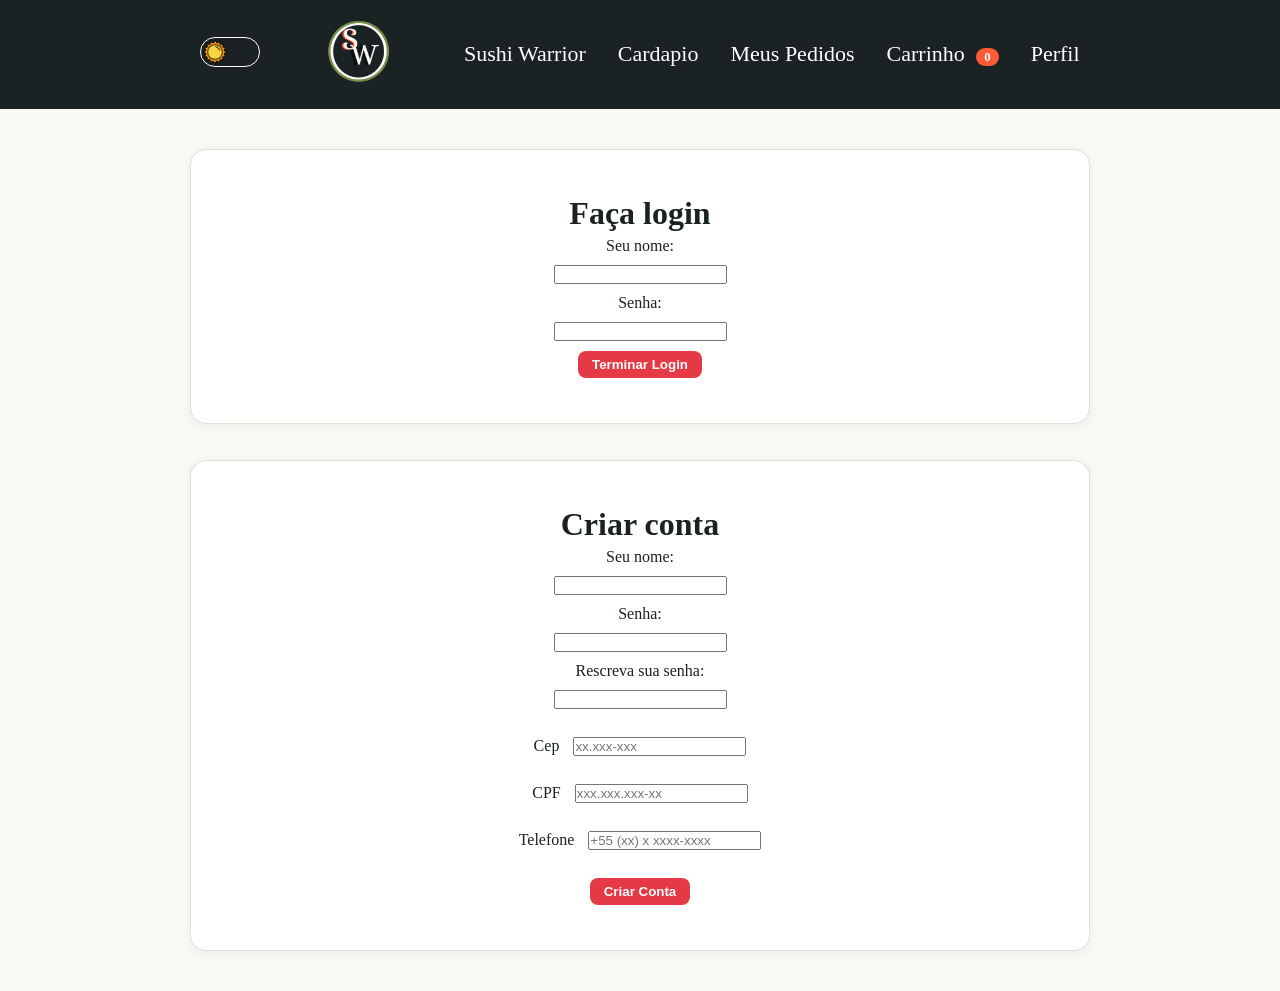
==== Perfil.html @ b4411531 "Add files via upload" ====
<!DOCTYPE html>
<html lang="en">

<head>
    <meta charset="UTF-8">
    <meta name="viewport" content="width=device-width, initial-scale=1.0">
    <link rel="stylesheet" href="style.css">
    <script src="script.js" defer></script>
    <title>Perfil Sushi Warrior</title>
</head>

<body>
    <header>
        <div class="CorHeader">
            <ul class="Ulheader">
                <li>
                    <label for="check" id="caixinha">
                        <input type="checkbox" name="" id="check">
                        <span id="bolinha"><img src="IMG's/sol.png" id="SolLua"></span>
                    </label>
                </li>
                <li class="Logo"><a href="index.html"><img src="IMG's/LogoLoja.png" id="LogoLoja"></a></li>
                <li class="MeuNome"><a href="index.html">Sushi Warrior</a></li>
                <li class="Cardapio"><a href="#section1">Cardapio</a></li>
                <li class="Meus-Pedidos"><a href="#">Meus Pedidos</a></li>
                <li class="Carrinho">
                    <a href="#" id="btn-abrir-carrinho" onclick="abrirCarrinho(event)">
                        Carrinho <span id="contador-carrinho">0</span>
                    </a>
                </li>
                <li class="Perfil"><a href="Perfil.html">Perfil</a></li>
            </ul>
        </div>
    </header>

    <main class="TextoChamativo">
        <div class="CorChamativo">
            <div class="TxTChamativo">
                <div class="conteudo-text">
                    <h1>Faça login </h1>
                    <p>Seu nome:</p>
                    <input type="text">
                    <p>Senha:</p>
                    <input type="text"><br>
                    <button class="btn-add" onclick="RespostaLogin()">Terminar Login</button>
                </div>
            </div>
        </div>

        <br> <br>
        
        <div class="CorChamativo">
            <div class="TxTChamativo">
                <div class="conteudo-text">
                    <h1>Criar conta</h1>
                    <p>Seu nome:</p>
                    <input type="text">
                    <p>Senha:</p>
                    <input type="text">
                    <p>Rescreva sua senha:</p>
                    <input type="text"><br><br>
                    <label for="Cep">Cep</label>
                    <input type="cep" name="" id="Cep" placeholder="xx.xxx-xxx" oninput="mascaraCep()" maxlength="10"> <br><br>
                    <label for="CPF ">CPF</label>
                    <input type="cpf" name="" id="CPF" placeholder="xxx.xxx.xxx-xx" oninput="mascaraCpf()" maxlength="14"> <br><br>
                    <label for="Tel">Telefone</label>
                    <input type="tel" name="" id="Tel" placeholder="+55 (xx) x xxxx-xxxx" oninput="mascaraTel()" maxlength="21"> <br><br>
                    <button class="btn-add" onclick="RespostaCriacao()">Criar Conta</button>
                    
                </div>
            </div>
        </div>
    </main>
</body>

</html>
---- style.css ----
/*header e variaveis*/
:root {
  --cor-salmao: #FF5A36;
  --cor-salmao-hover: #E04826;
  --cor-nori: #1A2223;
  --cor-wasabi: #789048;
  --cor-dourado: #D4AF37;

  --bg-primary: #FAF8F5;
  --bg-secondary: #FFFFFF;
  --card-bg: #FFFFFF;
  --header-bg: #1A2223;

  --text-primary: #1A2223;
  --text-secondary: #6C757D;
  --text-on-dark: #FFFFFF;

  --border-color: #E2DFD8;
  --shadow-sm: 0 2px 8px rgba(0, 0, 0, 0.06);
  --shadow-md: 0 4px 16px rgba(0, 0, 0, 0.1);
}

.lightmode {
  --cor-salmao: #FF6F4C;
  --cor-salmao-hover: #FF8566;
  --cor-nori: #0F1415;
  --cor-wasabi: #8EA855;
  --cor-dourado: #FFD700;

  --bg-primary: #121516;
  --bg-secondary: #1A1F20;
  --card-bg: #1A1F20;
  --header-bg: #0A0D0E;

  --text-primary: #F0F2F2;
  --text-secondary: #A0AAB0;
  --text-on-dark: #FFFFFF;
}

* {
  box-sizing: border-box;
  margin: 0;
  padding: 0;
}

html {
  scroll-behavior: smooth;
}

body {
  font-family: "Cormorant Garamond", serif;
  background-color: var(--bg-primary);
  color: var(--text-primary);
  overflow-x: hidden;
  margin: 0;
  padding: 0;
}

header {
  position: sticky;
  top: 0;
  width: 100%;
  z-index: 1000;
}

.CorHeader {
  background-color: var(--header-bg);
  width: 100%;
  padding: 12px 24px;
}

.Ulheader {
  display: flex;
  justify-content: center;
  align-items: center;
  gap: 32px;
  list-style: none;
  max-width: 1200px;
  margin: 0 auto;
}

.Ulheader>li>a {
  text-decoration: none;
  color: var(--text-on-dark);
  font-size: 22px;
  white-space: nowrap;
}

#LogoLoja {
  height: 78.5px;
}

.Logo, .MeuNome, .Cardapio, .Meus-Pedidos, .Carrinho, .Perfil {
  color: var(--text-on-dark);
  padding: 0;
  margin: 0;
}


/*Cardapio e todo resto*/
.aMain {
  text-decoration: none;
  color: var(--text-primary);
}

.TextoChamativo {
  text-align: center;
  padding: 40px 20px;
}



.CorChamativo{
  background-color: var(--bg-secondary);
  max-width: 900px;
  margin: 0 auto;
  padding: 40px 20px;
  border-radius: 16px;
  border: 1px solid var(--border-color);
  box-shadow: var(--shadow-sm);
}

#section1 {
  width: 100%;
  padding: 40px 20px;
  background-color: var(--bg-primary);
}

.conteudo-text>*{
  margin: 5px;
}
.CorSection1 {
  display: grid;
  grid-template-columns: 1.5fr 1fr 1fr;
  grid-template-areas:
    "comb temaki hot"
    "comb sashimi poke";
  gap: 20px;
  max-width: 1400px;
  margin: 0 auto;
}

.Combinados { grid-area: comb; }
.Temaki     { grid-area: temaki; }
.Hot        { grid-area: hot; }
.Sashimi    { grid-area: sashimi; }
.Poke       { grid-area: poke; }

.CorSection1 > div {
  position: relative;
  border-radius: 16px;
  overflow: hidden;
  min-height: 320px;
  background-color: #111111;
  background-size: cover;
  background-position: center;
  color: #ffffff;
  padding: 24px;
  display: flex;
  flex-direction: column;
  justify-content: flex-end;
  cursor: pointer;
  transition: transform 0.3s ease, box-shadow 0.3s ease;
  box-shadow: 0 4px 12px rgba(0,0,0,0.15);
}

.CorSection1 > div:hover {
  transform: translateY(-5px);
  box-shadow: 0 8px 24px rgba(0,0,0,0.3);
}

.CorSection1 h1 {
  font-size: 2rem;
  font-weight: bold;
  margin-bottom: 6px;
  color: #ffffff;
  text-shadow: 0 2px 4px rgba(0, 0, 0, 0.8);
}

.CorSection1 p {
  font-size: 0.95rem;
  color: #e0e0e0;
  margin: 0;
  line-height: 1.3;
  text-shadow: 0 2px 4px rgba(0, 0, 0, 0.8);
}

.Combinados { background-image: linear-gradient(to top, rgba(0,0,0,0.85), transparent), url("IMG's/Combinado.jpg"); }
.Temaki     { background-image: linear-gradient(to top, rgba(0,0,0,0.85), transparent), url("IMG's/Temaki.jpg"); }
.Hot        { background-image: linear-gradient(to top, rgba(0,0,0,0.85), transparent), url("IMG's/HotRollpng.png"); }
.Sashimi    { background-image: linear-gradient(to top, rgba(0,0,0,0.85), transparent), url("IMG's/SashimiSalmao.jpg"); }
.Poke       { background-image: linear-gradient(to top, rgba(0,0,0,0.85), transparent), url("IMG's/Poke.jpg"); }

#cardapio {
  max-width: 1400px;
  width: 92%;
  margin: 40px auto;
  padding: 20px 0;
}

#titulo-categoria {
  font-size: 2rem;
  font-weight: 700;
  color: var(--text-primary);
  margin-bottom: 24px;
}

#lista-produtos {
  display: grid;
  grid-template-columns: repeat(auto-fill, minmax(280px, 1fr));
  gap: 24px;
}

.item-produto {
  background-color: var(--bg-secondary);
  border-radius: 16px;
  overflow: hidden;
  border: 1px solid var(--border-color);
  box-shadow: var(--shadow-sm);
  transition: transform 0.2s ease, box-shadow 0.2s ease;
}

.item-produto:hover {
  transform: translateY(-4px);
  box-shadow: 0 8px 20px rgba(0, 0, 0, 0.15);
}

.item-produto img {
  width: 100%;
  height: 230px;
  object-fit: cover;
}

.img-festival {
  object-fit: cover !important;
  object-position: center 40% !important;
  transform: scale(1.15);
}

.item-produto .conteudo-produto {
  padding: 16px;
}

.item-produto h3 {
  font-size: 1.2rem;
  font-weight: 600;
  color: var(--text-primary);
  margin-bottom: 8px;
}

.item-produto p {
  font-size: 0.9rem;
  color: var(--text-secondary);
  margin-bottom: 12px;
}

.item-produto .preco {
  font-size: 1.2rem;
  font-weight: bold;
  color: #e63946;
}

.cardapio-header {
  display: flex;
  justify-content: space-between;
  align-items: center;
  margin-bottom: 24px;
}

.btn-todos {
  background-color: transparent;
  border: 1px solid var(--text-primary);
  color: var(--text-primary);
  padding: 8px 18px;
  border-radius: 20px;
  font-size: 0.9rem;
  font-weight: 600;
  cursor: pointer;
  transition: all 0.2s ease;
}

.btn-todos:hover {
  background-color: var(--text-primary);
  color: var(--bg-primary);
}

.rodape-card {
  display: flex;
  justify-content: space-between;
  align-items: center;
  margin-top: 12px;
}

.btn-add {
  background-color: #e63946;
  color: #ffffff;
  border: none;
  padding: 6px 14px;
  border-radius: 8px;
  font-weight: 600;
  cursor: pointer;
  transition: background 0.2s ease;
}

.btn-add:hover {
  background-color: #c82333;
}

/*Crie o seu*/
.customizador-instrucao {
  font-size: 0.95rem;
  color: var(--text-secondary);
  margin-bottom: 16px;
  line-height: 1.4;
}

.lista-pecas-custom {
  display: flex;
  flex-direction: column;
  gap: 14px;
}

/* Atualizado: adicionado gap para afastar a imagem */
.item-peca {
  display: flex;
  align-items: center;
  gap: 12px;
  padding: 10px 12px;
  border: 1px solid var(--border-color);
  border-radius: 10px;
  background-color: var(--bg-primary);
}

/* NOVO: Estilo para a imagem de cada peça no montador */
.img-peca-custom {
  width: 50px;
  height: 50px;
  border-radius: 8px;
  object-fit: cover;
  flex-shrink: 0;
}

/* Atualizado: flex: 1 faz o texto empurrar os botões + e - para a direita */
.info-peca {
  flex: 1;
  display: flex;
  flex-direction: column;
  gap: 2px;
}

.info-peca strong {
  font-size: 0.95rem;
  color: var(--text-primary);
}

.info-peca span {
  font-size: 0.85rem;
  color: var(--cor-salmao);
  font-weight: 600;
}

.btn-monte-seu {
  background-color: var(--cor-salmao);
  color: #ffffff;
  border: none;
  padding: 6px 14px;
  border-radius: 8px;
  font-weight: 600;
  cursor: pointer;
  transition: background 0.2s ease;
}

.btn-monte-seu:hover {
  background-color: var(--cor-salmao-hover);
}
/*Modo claro e escuro*/
#caixinha {
  display: inline-block;
  width: 60px;
  height: 30px;
  border: 1px solid #ffffff;
  border-radius: 50px;
  position: relative;
  overflow: hidden;
  cursor: pointer;
}

#bolinha {
  display: flex;
  align-items: center;
  justify-content: center;
  width: 26px;
  height: 26px;
  position: absolute;
  left: 1px;
  top: 1px;
  border-radius: 50%;
  transition: transform 0.3s ease;
}

#bolinha > img {
  width: 100%;
  height: 100%;
  object-fit: contain;
}

#check:checked + #bolinha {
  transform: translateX(30px);
}

#check {
  position: absolute;
  width: 100%;
  height: 100%;
  z-index: 2;
  opacity: 0;
  cursor: pointer;
}

/*Carrinho e etc*/
#contador-carrinho {
  background-color: var(--cor-salmao);
  color: #ffffff;
  font-size: 0.8rem;
  font-weight: bold;
  padding: 2px 8px;
  border-radius: 12px;
  margin-left: 6px;
}

.carrinho-overlay {
  position: fixed;
  top: 0;
  left: 0;
  width: 100vw;
  height: 100vh;
  background-color: rgba(0, 0, 0, 0.6);
  z-index: 1001;
  display: none;
  opacity: 0;
  transition: opacity 0.3s ease;
}

.carrinho-overlay.ativo {
  display: block;
  opacity: 1;
}

.carrinho-drawer {
  position: fixed;
  top: 0;
  right: -420px;
  width: 100%;
  max-width: 400px;
  height: 100vh;
  background-color: var(--bg-secondary);
  color: var(--text-primary);
  box-shadow: -4px 0 20px rgba(0, 0, 0, 0.25);
  z-index: 1002;
  display: flex;
  flex-direction: column;
  transition: right 0.3s ease;
}

.carrinho-drawer.ativo {
  right: 0;
}

.carrinho-header {
  padding: 20px;
  display: flex;
  justify-content: space-between;
  align-items: center;
  border-bottom: 1px solid var(--border-color);
}

.carrinho-header h2 {
  font-size: 1.5rem;
  font-weight: 700;
}

.btn-fechar-carrinho {
  background: none;
  border: none;
  font-size: 2rem;
  color: var(--text-primary);
  cursor: pointer;
}

.carrinho-body {
  flex: 1;
  overflow-y: auto;
  padding: 20px;
  display: flex;
  flex-direction: column;
  gap: 16px;
}

.carrinho-vazio {
  text-align: center;
  color: var(--text-secondary);
  margin-top: 40px;
  font-size: 1.1rem;
}

.item-carrinho {
  display: flex;
  align-items: center;
  gap: 12px;
  padding-bottom: 12px;
  border-bottom: 1px solid var(--border-color);
}

.item-carrinho img {
  width: 60px;
  height: 60px;
  border-radius: 8px;
  object-fit: cover;
}

.info-item {
  flex: 1;
}

.info-item h4 {
  font-size: 1rem;
  margin-bottom: 4px;
}

.info-item .preco-item {
  color: var(--cor-salmao);
  font-weight: bold;
  font-size: 0.95rem;
}

.controles-qtd {
  display: flex;
  align-items: center;
  gap: 8px;
  margin-top: 6px;
}

.btn-qtd {
  background-color: var(--bg-primary);
  border: 1px solid var(--border-color);
  color: var(--text-primary);
  width: 24px;
  height: 24px;
  border-radius: 4px;
  font-weight: bold;
  cursor: pointer;
}

.carrinho-footer {
  padding: 20px;
  border-top: 1px solid var(--border-color);
  background-color: var(--bg-primary);
}

.carrinho-total {
  display: flex;
  justify-content: space-between;
  font-size: 1.3rem;
  margin-bottom: 16px;
}

.carrinho-total strong {
  color: var(--cor-salmao);
}

.btn-finalizar {
  width: 100%;
  background-color: var(--cor-salmao);
  color: #ffffff;
  border: none;
  padding: 14px;
  border-radius: 8px;
  font-size: 1.1rem;
  font-weight: bold;
  cursor: pointer;
  transition: background-color 0.2s ease;
}

.btn-finalizar:hover {
  background-color: var(--cor-salmao-hover);
}

.modal-overlay {
  position: fixed;
  top: 0;
  left: 0;
  width: 100vw;
  height: 100vh;
  background-color: rgba(0, 0, 0, 0.7);
  z-index: 2000;
  display: none;
  justify-content: center;
  align-items: center;
  padding: 20px;
}

.modal-overlay.ativo {
  display: flex;
}

.modal-card {
  background-color: var(--bg-secondary);
  color: var(--text-primary);
  width: 100%;
  max-width: 480px;
  border-radius: 16px;
  padding: 24px;
  box-shadow: var(--shadow-md);
  border: 1px solid var(--border-color);
  position: relative;
}

.modal-header {
  display: flex;
  justify-content: space-between;
  align-items: center;
  margin-bottom: 20px;
  border-bottom: 1px solid var(--border-color);
  padding-bottom: 12px;
}

.modal-header h2 {
  font-size: 1.4rem;
}

.btn-fechar-modal {
  background: none;
  border: none;
  font-size: 1.8rem;
  color: var(--text-primary);
  cursor: pointer;
}

.campo-grupo {
  margin-bottom: 18px;
}

.campo-grupo label {
  display: block;
  font-weight: 600;
  margin-bottom: 8px;
}

.campo-grupo input[type="text"] {
  width: 100%;
  padding: 10px 14px;
  border-radius: 8px;
  border: 1px solid var(--border-color);
  background-color: var(--bg-primary);
  color: var(--text-primary);
  font-size: 0.95rem;
}

.opcoes-pagamento {
  display: flex;
  flex-direction: column;
  gap: 10px;
}

.opcao-card {
  display: flex;
  align-items: center;
  gap: 10px;
  padding: 10px 14px;
  border: 1px solid var(--border-color);
  border-radius: 8px;
  cursor: pointer;
  background-color: var(--bg-primary);
}

.resumo-valores {
  margin: 20px 0;
  padding: 14px;
  background-color: var(--bg-primary);
  border-radius: 8px;
  display: flex;
  flex-direction: column;
  gap: 8px;
}

.linha-resumo {
  display: flex;
  justify-content: space-between;
  font-size: 0.95rem;
}

.total-destaque {
  font-weight: bold;
  font-size: 1.1rem;
  color: var(--cor-salmao);
  border-top: 1px dashed var(--border-color);
  padding-top: 8px;
  margin-top: 4px;
}

.btn-confirmar-pagamento, .btn-fechar-modal-status {
  width: 100%;
  background-color: var(--cor-salmao);
  color: #ffffff;
  border: none;
  padding: 12px;
  border-radius: 8px;
  font-size: 1rem;
  font-weight: bold;
  cursor: pointer;
  transition: background 0.2s ease;
}

.btn-confirmar-pagamento:hover, .btn-fechar-modal-status:hover {
  background-color: var(--cor-salmao-hover);
}

.status-card {
  text-align: center;
}

.status-icone {
  font-size: 3rem;
  margin-bottom: 10px;
}

.container-timer {
  margin: 20px 0;
  padding: 16px;
  background-color: var(--bg-primary);
  border-radius: 12px;
}

#timer-contagem {
  font-size: 2.5rem;
  font-weight: bold;
  color: var(--cor-salmao);
  margin-top: 6px;
}

.barra-progresso-wrapper {
  width: 100%;
  height: 10px;
  background-color: var(--border-color);
  border-radius: 5px;
  overflow: hidden;
  margin-bottom: 20px;
}

.barra-progresso-preenchimento {
  width: 30%;
  height: 100%;
  background-color: var(--cor-salmao);
  animation: progressoAnimacao 3s infinite alternate;
}

@keyframes progressoAnimacao {
  0% { width: 25%; }
  100% { width: 45%; }
}

/*Footer*/
footer {
    background-color: var(--header-bg);
    color: var(--text-on-dark);
    padding: 50px 20px 20px 20px;
    margin-top: 60px;
    border-top: 1px solid var(--border-color);
}

.footer-container {
    max-width: 1400px;
    margin: 0 auto;
    display: grid;
    grid-template-columns: repeat(auto-fit, minmax(220px, 1fr));
    gap: 32px;
}

.footer-coluna h4 {
    font-size: 1.2rem;
    margin-bottom: 16px;
    color: var(--cor-salmao);
}

.footer-coluna p, .footer-coluna li {
    font-size: 0.95rem;
    color: var(--text-secondary);
    line-height: 1.6;
    margin-bottom: 8px;
}

.footer-coluna ul {
    list-style: none;
}

.footer-coluna a {
    color: var(--text-secondary);
    text-decoration: none;
    transition: color 0.2s ease;
}

.footer-coluna a:hover {
    color: var(--cor-salmao);
}

.footer-logo {
    display: flex;
    align-items: center;
    gap: 12px;
    margin-bottom: 12px;
}

.footer-logo img {
    height: 40px;
}

.footer-logo h3 {
    font-size: 1.4rem;
    color: var(--text-on-dark);
}

.footer-direitos {
    max-width: 1400px;
    margin: 40px auto 0 auto;
    padding-top: 20px;
    border-top: 1px solid rgba(255, 255, 255, 0.1);
    text-align: center;
    font-size: 0.85rem;
    color: var(--text-secondary);
}
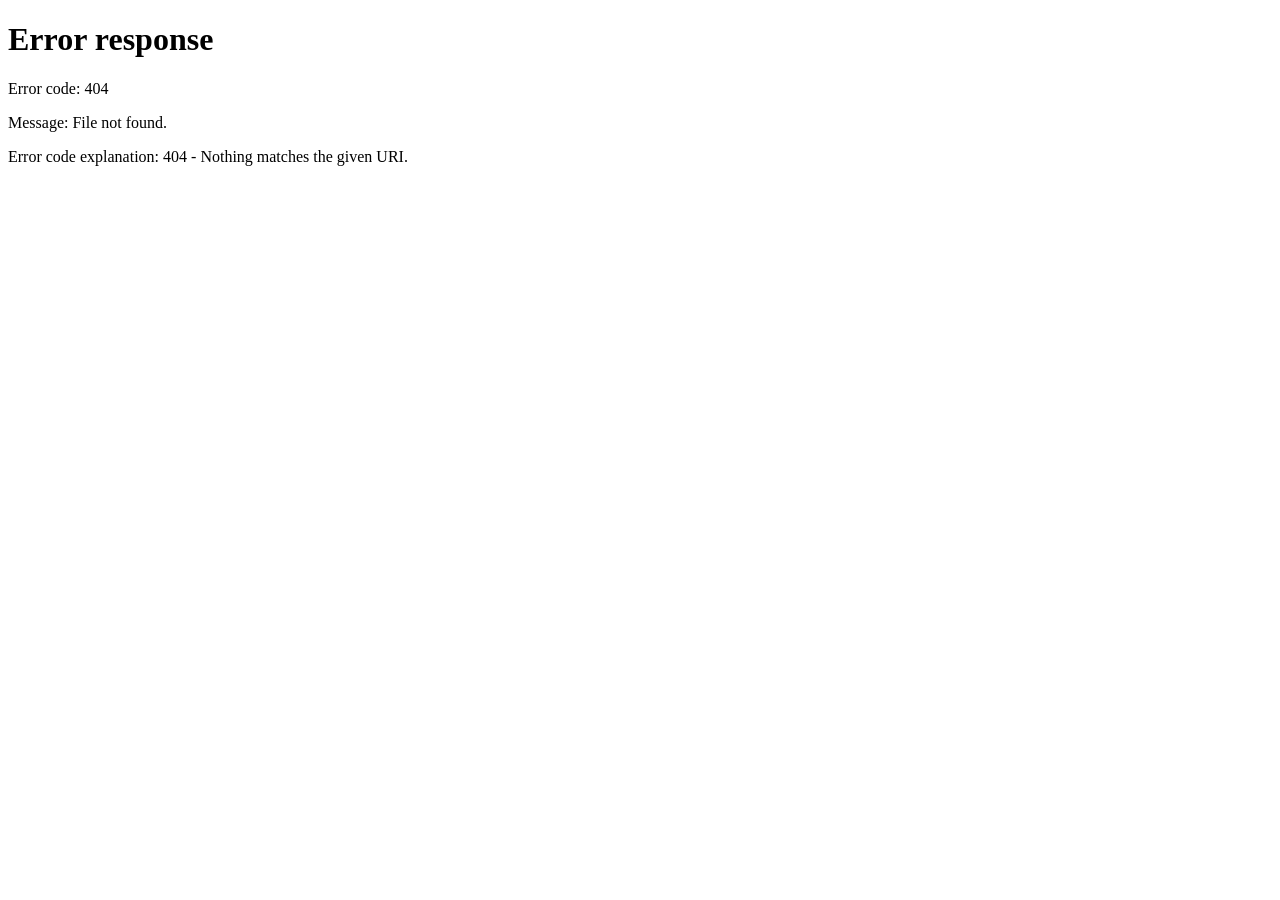
==== commit d1a23f57: "Add files via upload" ====
--- a/Perfil.html
+++ b/Perfil.html
@@ -1,15 +1,14 @@
 <!DOCTYPE html>
-<html lang="en">
-
+<html lang="pt-BR">
 <head>
     <meta charset="UTF-8">
     <meta name="viewport" content="width=device-width, initial-scale=1.0">
-    <link rel="stylesheet" href="style.css">
-    <script src="script.js" defer></script>
-    <title>Perfil Sushi Warrior</title>
+    <title>Meu Perfil - Sushi Warrior</title>
+     <script src="script.js" defer></script>
+    <link rel="stylesheet" href="SushiWarrior.css">
 </head>
+<body>
 
-<body>
     <header>
         <div class="CorHeader">
             <ul class="Ulheader">
@@ -32,45 +31,71 @@
             </ul>
         </div>
     </header>
-
     <main class="TextoChamativo">
         <div class="CorChamativo">
             <div class="TxTChamativo">
                 <div class="conteudo-text">
-                    <h1>Faça login </h1>
-                    <p>Seu nome:</p>
-                    <input type="text">
-                    <p>Senha:</p>
-                    <input type="text"><br>
-                    <button class="btn-add" onclick="RespostaLogin()">Terminar Login</button>
-                </div>
-            </div>
-        </div>
+                    <h1 id="perfil-nome" class="NDSV">Carregando perfil...</h1>
 
-        <br> <br>
-        
-        <div class="CorChamativo">
-            <div class="TxTChamativo">
-                <div class="conteudo-text">
-                    <h1>Criar conta</h1>
-                    <p>Seu nome:</p>
-                    <input type="text">
-                    <p>Senha:</p>
-                    <input type="text">
-                    <p>Rescreva sua senha:</p>
-                    <input type="text"><br><br>
-                    <label for="Cep">Cep</label>
-                    <input type="cep" name="" id="Cep" placeholder="xx.xxx-xxx" oninput="mascaraCep()" maxlength="10"> <br><br>
-                    <label for="CPF ">CPF</label>
-                    <input type="cpf" name="" id="CPF" placeholder="xxx.xxx.xxx-xx" oninput="mascaraCpf()" maxlength="14"> <br><br>
-                    <label for="Tel">Telefone</label>
-                    <input type="tel" name="" id="Tel" placeholder="+55 (xx) x xxxx-xxxx" oninput="mascaraTel()" maxlength="21"> <br><br>
-                    <button class="btn-add" onclick="RespostaCriacao()">Criar Conta</button>
-                    
+                    <div class="dados-usuario">
+                        <p><strong>CPF:</strong> <span id="perfil-cpf">---</span></p>
+                        <p><strong>Telefone:</strong> <span id="perfil-tel">---</span></p>
+                        <p><strong>CEP:</strong> <span id="perfil-cep">---</span></p>
+                    </div>
+
+                    <div class="Historico">
+                        <h4>Seu Histórico de Pedidos:</h4><br>
+                        <div id="historico-pedidos" class="HP">Nenhum pedido realizado ainda.</div><br>
+                        
+                        <h4 class="QP">Essa é a quantidade de quanto você já gastou em nosso restaurante:</h4><br>
+                        <p>Você já gastou: <strong id="total-gastou">R$ 0,00</strong></p>
+                        <h3>Muito Obrigado!</h3>
+                    </div>
+
+                    <br>
+                    <button type="button" class="btn-add btn-sair" onclick="fazerLogout()">Sair da Conta</button>
                 </div>
             </div>
         </div>
     </main>
+
+    <footer>
+        <div class="footer-container">
+            <div class="footer-coluna">
+                <div class="footer-logo">
+                    <img src="IMG's/LogoLoja.png" alt="Sushi Warrior Logo">
+                    <h3>Sushi Warrior</h3>
+                </div>
+                <p>O melhor da culinária japonesa com peixes frescos e preparados com maestria artesanal.</p>
+            </div>
+
+            <div class="footer-coluna">
+                <h4>Navegação</h4>
+                <ul>
+                    <li><a href="index.html#section1">Categorias</a></li>
+                    <li><a href="index.html#cardapio">Cardápio Completo</a></li>
+                    <li><a href="index.html">Página Inicial</a></li>
+                </ul>
+            </div>
+
+            <div class="footer-coluna">
+                <h4>Atendimento</h4>
+                <p>Segunda a Sabado: 18h às 23:30h</p>
+                <p>Rua dos Guerreiros, 1000 - Burtis</p>
+                <p>Contato: (31) 9520-3525</p>
+            </div>
+
+            <div class="footer-coluna">
+                <h4>Formas de Pagamento</h4>
+                <p>Aceitamos Pix, Cartão de Crédito, Débito e Dinheiro na entrega.</p>
+            </div>
+        </div>
+
+        <div class="footer-direitos">
+            <p>&copy; 2026 Sushi Warrior. Todos os direitos reservados. Projeto Escolar.</p>
+        </div>
+    </footer>
+
+    
 </body>
-
 </html>
--- a/SushiWarrior.css
+++ b/SushiWarrior.css
@@ -0,0 +1,834 @@
+/*header e variaveis*/
+:root {
+  --cor-salmao: #FF5A36;
+  --cor-salmao-hover: #E04826;
+  --cor-nori: #1A2223;
+  --cor-wasabi: #789048;
+  --cor-dourado: #D4AF37;
+
+  --bg-primary: #FAF8F5;
+  --bg-secondary: #FFFFFF;
+  --card-bg: #FFFFFF;
+  --header-bg: #1A2223;
+
+  --text-primary: #1A2223;
+  --text-secondary: #6C757D;
+  --text-on-dark: #FFFFFF;
+
+  --border-color: #E2DFD8;
+  --shadow-sm: 0 2px 8px rgba(0, 0, 0, 0.06);
+  --shadow-md: 0 4px 16px rgba(0, 0, 0, 0.1);
+}
+
+.lightmode {
+  --cor-salmao: #FF6F4C;
+  --cor-salmao-hover: #FF8566;
+  --cor-nori: #0F1415;
+  --cor-wasabi: #8EA855;
+  --cor-dourado: #FFD700;
+
+  --bg-primary: #121516;
+  --bg-secondary: #1A1F20;
+  --card-bg: #1A1F20;
+  --header-bg: #0A0D0E;
+
+  --text-primary: #F0F2F2;
+  --text-secondary: #A0AAB0;
+  --text-on-dark: #FFFFFF;
+}
+
+* {
+  box-sizing: border-box;
+  margin: 0;
+  padding: 0;
+}
+
+html {
+  scroll-behavior: smooth;
+}
+
+body {
+  font-family: "Cormorant Garamond", serif;
+  background-color: var(--bg-primary);
+  color: var(--text-primary);
+  overflow-x: hidden;
+  margin: 0;
+  padding: 0;
+  min-height: 100vh;
+  display: flex;
+  flex-direction: column;
+}
+
+header {
+  position: sticky;
+  top: 0;
+  width: 100%;
+  z-index: 1000;
+}
+
+.CorHeader {
+  background-color: var(--header-bg);
+  width: 100%;
+  padding: 12px 24px;
+}
+
+.Ulheader {
+  display: flex;
+  justify-content: center;
+  align-items: center;
+  gap: 32px;
+  list-style: none;
+  max-width: 1200px;
+  margin: 0 auto;
+}
+
+.Ulheader>li>a {
+  text-decoration: none;
+  color: var(--text-on-dark);
+  font-size: 22px;
+  white-space: nowrap;
+}
+
+#LogoLoja {
+  height: 78.5px;
+}
+
+.Logo, .MeuNome, .Cardapio, .Meus-Pedidos, .Carrinho, .Perfil {
+  color: var(--text-on-dark);
+  padding: 0;
+  margin: 0;
+}
+
+
+/*Cardapio e todo resto*/
+.aMain {
+  text-decoration: none;
+  color: var(--text-primary);
+}
+
+.TextoChamativo {
+  text-align: center;
+  padding: 40px 20px;
+}
+
+
+
+.CorChamativo{
+  background-color: var(--bg-secondary);
+  max-width: 900px;
+  margin: 0 auto;
+  padding: 40px 20px;
+  border-radius: 16px;
+  border: 1px solid var(--border-color);
+  box-shadow: var(--shadow-sm);
+}
+
+#section1 {
+  width: 100%;
+  padding: 40px 20px;
+  background-color: var(--bg-primary);
+}
+
+.conteudo-text>*{
+  margin: 5px;
+}
+.CorSection1 {
+  display: grid;
+  grid-template-columns: 1.5fr 1fr 1fr;
+  grid-template-areas:
+    "comb temaki hot"
+    "comb sashimi poke";
+  gap: 20px;
+  max-width: 1400px;
+  margin: 0 auto;
+}
+
+.Combinados { grid-area: comb; }
+.Temaki     { grid-area: temaki; }
+.Hot        { grid-area: hot; }
+.Sashimi    { grid-area: sashimi; }
+.Poke       { grid-area: poke; }
+
+.CorSection1 > div {
+  position: relative;
+  border-radius: 16px;
+  overflow: hidden;
+  min-height: 320px;
+  background-color: #111111;
+  background-size: cover;
+  background-position: center;
+  color: #ffffff;
+  padding: 24px;
+  display: flex;
+  flex-direction: column;
+  justify-content: flex-end;
+  cursor: pointer;
+  transition: transform 0.3s ease, box-shadow 0.3s ease;
+  box-shadow: 0 4px 12px rgba(0,0,0,0.15);
+}
+
+.CorSection1 > div:hover {
+  transform: translateY(-5px);
+  box-shadow: 0 8px 24px rgba(0,0,0,0.3);
+}
+
+.CorSection1 h1 {
+  font-size: 2rem;
+  font-weight: bold;
+  margin-bottom: 6px;
+  color: #ffffff;
+  text-shadow: 0 2px 4px rgba(0, 0, 0, 0.8);
+}
+
+.CorSection1 p {
+  font-size: 0.95rem;
+  color: #e0e0e0;
+  margin: 0;
+  line-height: 1.3;
+  text-shadow: 0 2px 4px rgba(0, 0, 0, 0.8);
+}
+
+.Combinados { background-image: linear-gradient(to top, rgba(0,0,0,0.85), transparent), url("IMG's/Combinado.jpg"); }
+.Temaki     { background-image: linear-gradient(to top, rgba(0,0,0,0.85), transparent), url("IMG's/Temaki.jpg"); }
+.Hot        { background-image: linear-gradient(to top, rgba(0,0,0,0.85), transparent), url("IMG's/HotRollpng.png"); }
+.Sashimi    { background-image: linear-gradient(to top, rgba(0,0,0,0.85), transparent), url("IMG's/SashimiSalmao.jpg"); }
+.Poke       { background-image: linear-gradient(to top, rgba(0,0,0,0.85), transparent), url("IMG's/Poke.jpg"); }
+
+#cardapio {
+  max-width: 1400px;
+  width: 92%;
+  margin: 40px auto;
+  padding: 20px 0;
+}
+
+#titulo-categoria {
+  font-size: 2rem;
+  font-weight: 700;
+  color: var(--text-primary);
+  margin-bottom: 24px;
+}
+
+#lista-produtos {
+  display: grid;
+  grid-template-columns: repeat(auto-fill, minmax(280px, 1fr));
+  gap: 24px;
+}
+
+.item-produto {
+  background-color: var(--bg-secondary);
+  border-radius: 16px;
+  overflow: hidden;
+  border: 1px solid var(--border-color);
+  box-shadow: var(--shadow-sm);
+  transition: transform 0.2s ease, box-shadow 0.2s ease;
+}
+
+.item-produto:hover {
+  transform: translateY(-4px);
+  box-shadow: 0 8px 20px rgba(0, 0, 0, 0.15);
+}
+
+.item-produto img {
+  width: 100%;
+  height: 230px;
+  object-fit: cover;
+}
+
+.img-festival {
+  object-fit: cover !important;
+  object-position: center 40% !important;
+  transform: scale(1.15);
+}
+
+.item-produto .conteudo-produto {
+  padding: 16px;
+}
+
+.item-produto h3 {
+  font-size: 1.2rem;
+  font-weight: 600;
+  color: var(--text-primary);
+  margin-bottom: 8px;
+}
+
+.item-produto p {
+  font-size: 0.9rem;
+  color: var(--text-secondary);
+  margin-bottom: 12px;
+}
+
+.item-produto .preco {
+  font-size: 1.2rem;
+  font-weight: bold;
+  color: #e63946;
+}
+
+.cardapio-header {
+  display: flex;
+  justify-content: space-between;
+  align-items: center;
+  margin-bottom: 24px;
+}
+
+.btn-todos {
+  background-color: transparent;
+  border: 1px solid var(--text-primary);
+  color: var(--text-primary);
+  padding: 8px 18px;
+  border-radius: 20px;
+  font-size: 0.9rem;
+  font-weight: 600;
+  cursor: pointer;
+  transition: all 0.2s ease;
+}
+
+.btn-todos:hover {
+  background-color: var(--text-primary);
+  color: var(--bg-primary);
+}
+
+.rodape-card {
+  display: flex;
+  justify-content: space-between;
+  align-items: center;
+  margin-top: 12px;
+}
+
+.btn-add {
+  background-color: #e63946;
+  color: #ffffff;
+  border: none;
+  padding: 6px 14px;
+  border-radius: 8px;
+  font-weight: 600;
+  cursor: pointer;
+  transition: background 0.2s ease;
+}
+
+.btn-add:hover {
+  background-color: #c82333;
+}
+
+/*Crie o seu*/
+.customizador-instrucao {
+  font-size: 0.95rem;
+  color: var(--text-secondary);
+  margin-bottom: 16px;
+  line-height: 1.4;
+}
+
+.lista-pecas-custom {
+  display: flex;
+  flex-direction: column;
+  gap: 14px;
+}
+
+/* Atualizado: adicionado gap para afastar a imagem */
+.item-peca {
+  display: flex;
+  align-items: center;
+  gap: 12px;
+  padding: 10px 12px;
+  border: 1px solid var(--border-color);
+  border-radius: 10px;
+  background-color: var(--bg-primary);
+}
+
+/* NOVO: Estilo para a imagem de cada peça no montador */
+.img-peca-custom {
+  width: 50px;
+  height: 50px;
+  border-radius: 8px;
+  object-fit: cover;
+  flex-shrink: 0;
+}
+
+/* Atualizado: flex: 1 faz o texto empurrar os botões + e - para a direita */
+.info-peca {
+  flex: 1;
+  display: flex;
+  flex-direction: column;
+  gap: 2px;
+}
+
+.info-peca strong {
+  font-size: 0.95rem;
+  color: var(--text-primary);
+}
+
+.info-peca span {
+  font-size: 0.85rem;
+  color: var(--cor-salmao);
+  font-weight: 600;
+}
+
+.btn-monte-seu {
+  background-color: var(--cor-salmao);
+  color: #ffffff;
+  border: none;
+  padding: 6px 14px;
+  border-radius: 8px;
+  font-weight: 600;
+  cursor: pointer;
+  transition: background 0.2s ease;
+}
+
+.btn-monte-seu:hover {
+  background-color: var(--cor-salmao-hover);
+}
+/*Modo claro e escuro*/
+#caixinha {
+  display: inline-block;
+  width: 60px;
+  height: 30px;
+  border: 1px solid #ffffff;
+  border-radius: 50px;
+  position: relative;
+  overflow: hidden;
+  cursor: pointer;
+}
+
+#bolinha {
+  display: flex;
+  align-items: center;
+  justify-content: center;
+  width: 26px;
+  height: 26px;
+  position: absolute;
+  left: 1px;
+  top: 1px;
+  border-radius: 50%;
+  transition: transform 0.3s ease;
+}
+
+#bolinha > img {
+  width: 100%;
+  height: 100%;
+  object-fit: contain;
+}
+
+#check:checked + #bolinha {
+  transform: translateX(30px);
+}
+
+#check {
+  position: absolute;
+  width: 100%;
+  height: 100%;
+  z-index: 2;
+  opacity: 0;
+  cursor: pointer;
+}
+
+/*Carrinho e etc*/
+#contador-carrinho {
+  background-color: var(--cor-salmao);
+  color: #ffffff;
+  font-size: 0.8rem;
+  font-weight: bold;
+  padding: 2px 8px;
+  border-radius: 12px;
+  margin-left: 6px;
+}
+
+.carrinho-overlay {
+  position: fixed;
+  top: 0;
+  left: 0;
+  width: 100vw;
+  height: 100vh;
+  background-color: rgba(0, 0, 0, 0.6);
+  z-index: 1001;
+  display: none;
+  opacity: 0;
+  transition: opacity 0.3s ease;
+}
+
+.carrinho-overlay.ativo {
+  display: block;
+  opacity: 1;
+}
+
+.carrinho-drawer {
+  position: fixed;
+  top: 0;
+  right: -420px;
+  width: 100%;
+  max-width: 400px;
+  height: 100vh;
+  background-color: var(--bg-secondary);
+  color: var(--text-primary);
+  box-shadow: -4px 0 20px rgba(0, 0, 0, 0.25);
+  z-index: 1002;
+  display: flex;
+  flex-direction: column;
+  transition: right 0.3s ease;
+}
+
+.carrinho-drawer.ativo {
+  right: 0;
+}
+
+.carrinho-header {
+  padding: 20px;
+  display: flex;
+  justify-content: space-between;
+  align-items: center;
+  border-bottom: 1px solid var(--border-color);
+}
+
+.carrinho-header h2 {
+  font-size: 1.5rem;
+  font-weight: 700;
+}
+
+.btn-fechar-carrinho {
+  background: none;
+  border: none;
+  font-size: 2rem;
+  color: var(--text-primary);
+  cursor: pointer;
+}
+
+.carrinho-body {
+  flex: 1;
+  overflow-y: auto;
+  padding: 20px;
+  display: flex;
+  flex-direction: column;
+  gap: 16px;
+}
+
+.carrinho-vazio {
+  text-align: center;
+  color: var(--text-secondary);
+  margin-top: 40px;
+  font-size: 1.1rem;
+}
+
+.item-carrinho {
+  display: flex;
+  align-items: center;
+  gap: 12px;
+  padding-bottom: 12px;
+  border-bottom: 1px solid var(--border-color);
+}
+
+.item-carrinho img {
+  width: 60px;
+  height: 60px;
+  border-radius: 8px;
+  object-fit: cover;
+}
+
+.info-item {
+  flex: 1;
+}
+
+.info-item h4 {
+  font-size: 1rem;
+  margin-bottom: 4px;
+}
+
+.info-item .preco-item {
+  color: var(--cor-salmao);
+  font-weight: bold;
+  font-size: 0.95rem;
+}
+
+.controles-qtd {
+  display: flex;
+  align-items: center;
+  gap: 8px;
+  margin-top: 6px;
+}
+
+.btn-qtd {
+  background-color: var(--bg-primary);
+  border: 1px solid var(--border-color);
+  color: var(--text-primary);
+  width: 24px;
+  height: 24px;
+  border-radius: 4px;
+  font-weight: bold;
+  cursor: pointer;
+}
+
+.carrinho-footer {
+  padding: 20px;
+  border-top: 1px solid var(--border-color);
+  background-color: var(--bg-primary);
+}
+
+.carrinho-total {
+  display: flex;
+  justify-content: space-between;
+  font-size: 1.3rem;
+  margin-bottom: 16px;
+}
+
+.carrinho-total strong {
+  color: var(--cor-salmao);
+}
+
+.btn-finalizar {
+  width: 100%;
+  background-color: var(--cor-salmao);
+  color: #ffffff;
+  border: none;
+  padding: 14px;
+  border-radius: 8px;
+  font-size: 1.1rem;
+  font-weight: bold;
+  cursor: pointer;
+  transition: background-color 0.2s ease;
+}
+
+.btn-finalizar:hover {
+  background-color: var(--cor-salmao-hover);
+}
+
+.modal-overlay {
+  position: fixed;
+  top: 0;
+  left: 0;
+  width: 100vw;
+  height: 100vh;
+  background-color: rgba(0, 0, 0, 0.7);
+  z-index: 2000;
+  display: none;
+  justify-content: center;
+  align-items: center;
+  padding: 20px;
+}
+
+.modal-overlay.ativo {
+  display: flex;
+}
+
+.modal-card {
+  background-color: var(--bg-secondary);
+  color: var(--text-primary);
+  width: 100%;
+  max-width: 480px;
+  border-radius: 16px;
+  padding: 24px;
+  box-shadow: var(--shadow-md);
+  border: 1px solid var(--border-color);
+  position: relative;
+}
+
+.modal-header {
+  display: flex;
+  justify-content: space-between;
+  align-items: center;
+  margin-bottom: 20px;
+  border-bottom: 1px solid var(--border-color);
+  padding-bottom: 12px;
+}
+
+.modal-header h2 {
+  font-size: 1.4rem;
+}
+
+.btn-fechar-modal {
+  background: none;
+  border: none;
+  font-size: 1.8rem;
+  color: var(--text-primary);
+  cursor: pointer;
+}
+
+.campo-grupo {
+  margin-bottom: 18px;
+}
+
+.campo-grupo label {
+  display: block;
+  font-weight: 600;
+  margin-bottom: 8px;
+}
+
+.campo-grupo input[type="text"] {
+  width: 100%;
+  padding: 10px 14px;
+  border-radius: 8px;
+  border: 1px solid var(--border-color);
+  background-color: var(--bg-primary);
+  color: var(--text-primary);
+  font-size: 0.95rem;
+}
+
+.opcoes-pagamento {
+  display: flex;
+  flex-direction: column;
+  gap: 10px;
+}
+
+.opcao-card {
+  display: flex;
+  align-items: center;
+  gap: 10px;
+  padding: 10px 14px;
+  border: 1px solid var(--border-color);
+  border-radius: 8px;
+  cursor: pointer;
+  background-color: var(--bg-primary);
+}
+
+.resumo-valores {
+  margin: 20px 0;
+  padding: 14px;
+  background-color: var(--bg-primary);
+  border-radius: 8px;
+  display: flex;
+  flex-direction: column;
+  gap: 8px;
+}
+
+.linha-resumo {
+  display: flex;
+  justify-content: space-between;
+  font-size: 0.95rem;
+}
+
+.total-destaque {
+  font-weight: bold;
+  font-size: 1.1rem;
+  color: var(--cor-salmao);
+  border-top: 1px dashed var(--border-color);
+  padding-top: 8px;
+  margin-top: 4px;
+}
+
+.btn-confirmar-pagamento, .btn-fechar-modal-status {
+  width: 100%;
+  background-color: var(--cor-salmao);
+  color: #ffffff;
+  border: none;
+  padding: 12px;
+  border-radius: 8px;
+  font-size: 1rem;
+  font-weight: bold;
+  cursor: pointer;
+  transition: background 0.2s ease;
+}
+
+.btn-confirmar-pagamento:hover, .btn-fechar-modal-status:hover {
+  background-color: var(--cor-salmao-hover);
+}
+
+.status-card {
+  text-align: center;
+}
+
+.status-icone {
+  font-size: 3rem;
+  margin-bottom: 10px;
+}
+
+.container-timer {
+  margin: 20px 0;
+  padding: 16px;
+  background-color: var(--bg-primary);
+  border-radius: 12px;
+}
+
+#timer-contagem {
+  font-size: 2.5rem;
+  font-weight: bold;
+  color: var(--cor-salmao);
+  margin-top: 6px;
+}
+
+.barra-progresso-wrapper {
+  width: 100%;
+  height: 10px;
+  background-color: var(--border-color);
+  border-radius: 5px;
+  overflow: hidden;
+  margin-bottom: 20px;
+}
+
+.barra-progresso-preenchimento {
+  width: 30%;
+  height: 100%;
+  background-color: var(--cor-salmao);
+  animation: progressoAnimacao 3s infinite alternate;
+}
+
+@keyframes progressoAnimacao {
+  0% { width: 25%; }
+  100% { width: 45%; }
+}
+
+/*Footer*/
+footer {
+  background-color: var(--header-bg);
+  color: var(--text-on-dark);
+  padding: 50px 20px 20px 20px;
+  margin-top: auto;
+  border-top: 1px solid var(--border-color);
+  width: 100%;
+}
+
+.footer-container {
+    max-width: 1400px;
+    margin: 0 auto;
+    display: grid;
+    grid-template-columns: repeat(auto-fit, minmax(220px, 1fr));
+    gap: 32px;
+}
+
+.footer-coluna h4 {
+    font-size: 1.2rem;
+    margin-bottom: 16px;
+    color: var(--cor-salmao);
+}
+
+.footer-coluna p, .footer-coluna li {
+    font-size: 0.95rem;
+    color: var(--text-secondary);
+    line-height: 1.6;
+    margin-bottom: 8px;
+}
+
+.footer-coluna ul {
+    list-style: none;
+}
+
+.footer-coluna a {
+    color: var(--text-secondary);
+    text-decoration: none;
+    transition: color 0.2s ease;
+}
+
+.footer-coluna a:hover {
+    color: var(--cor-salmao);
+}
+
+.footer-logo {
+    display: flex;
+    align-items: center;
+    gap: 12px;
+    margin-bottom: 12px;
+}
+
+.footer-logo img {
+    height: 40px;
+}
+
+.footer-logo h3 {
+    font-size: 1.4rem;
+    color: var(--text-on-dark);
+}
+
+.footer-direitos {
+    max-width: 1400px;
+    margin: 40px auto 0 auto;
+    padding-top: 20px;
+    border-top: 1px solid rgba(255, 255, 255, 0.1);
+    text-align: center;
+    font-size: 0.85rem;
+    color: var(--text-secondary);
+}
